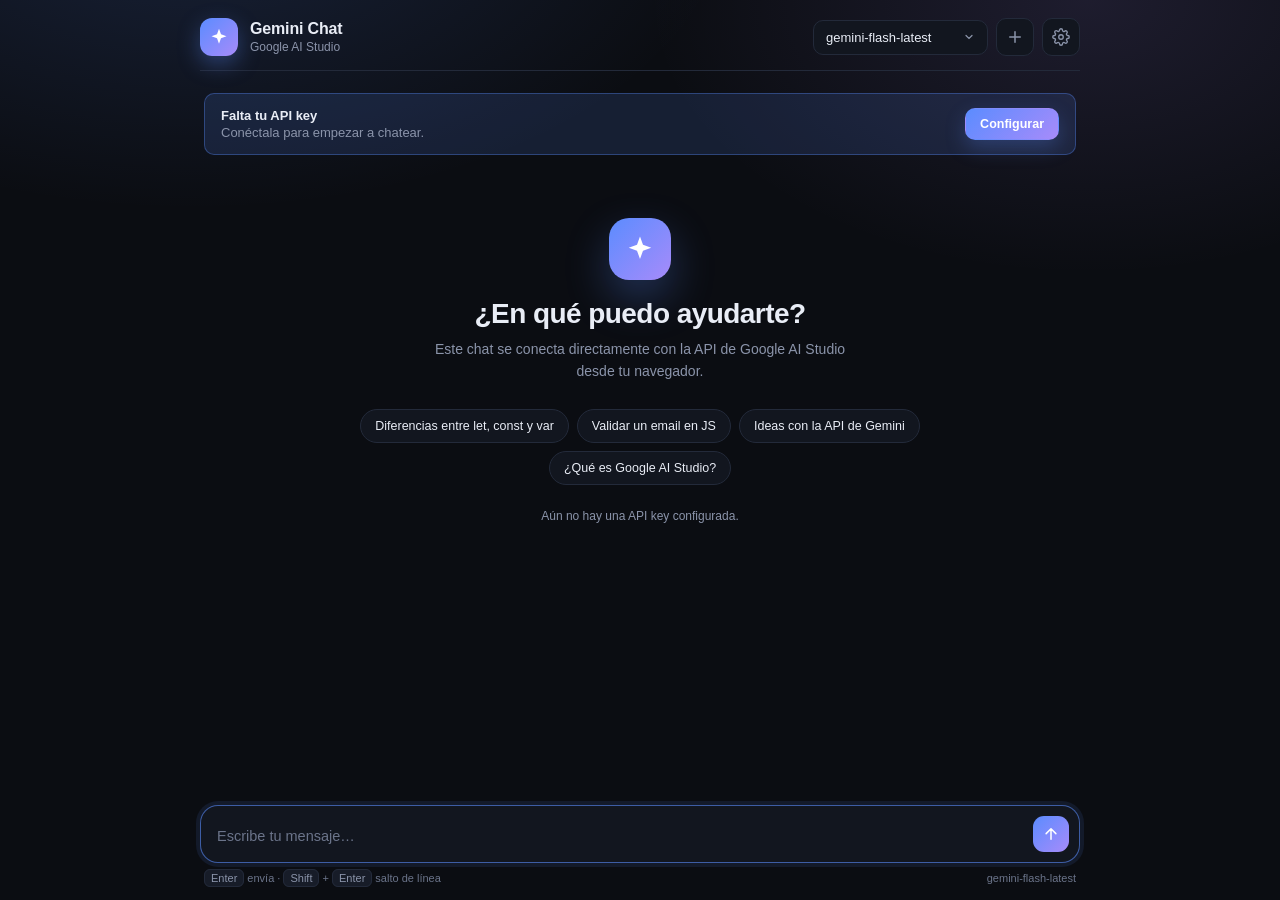
==== index.html @ 211dc795 "Chat con la API de Gemini (Google AI Studio) en HTML, CSS y JS - Interfaz de chat con streaming SSE," ====
<!DOCTYPE html>
<html lang="es">
<head>
  <meta charset="UTF-8" />
  <meta name="viewport" content="width=device-width, initial-scale=1.0" />
  <title>Gemini Chat · Google AI Studio</title>
  <meta name="description" content="Chat sencillo en HTML, CSS y JS conectado a la API de Google AI Studio." />
  <link rel="icon" href="data:image/svg+xml,%3Csvg xmlns='http://www.w3.org/2000/svg' viewBox='0 0 100 100'%3E%3Cdefs%3E%3ClinearGradient id='g' x1='0' y1='0' x2='1' y2='1'%3E%3Cstop offset='0' stop-color='%235b8cff'/%3E%3Cstop offset='1' stop-color='%23a78bfa'/%3E%3C/linearGradient%3E%3C/defs%3E%3Crect width='100' height='100' rx='24' fill='%230b0d12'/%3E%3Cpath d='M50 18l7 18 18 7-18 7-7 18-7-18-18-7 18-7z' fill='url(%23g)'/%3E%3C/svg%3E" />
  <link rel="stylesheet" href="styles.css" />
</head>
<body>
  <div class="app">
    <header class="topbar">
      <div class="brand">
        <span class="brand__logo" aria-hidden="true">
          <svg viewBox="0 0 24 24" width="20" height="20" fill="none">
            <path d="M12 2l2.4 6.6L21 11l-6.6 2.4L12 20l-2.4-6.6L3 11l6.6-2.4L12 2z" fill="currentColor" />
          </svg>
        </span>
        <div class="brand__text">
          <h1>Gemini Chat</h1>
          <p>Google AI Studio</p>
        </div>
      </div>

      <div class="topbar__actions">
        <select id="modelSelect" class="select" aria-label="Modelo de Gemini" title="Modelo"></select>

        <button id="newChatBtn" class="icon-btn" type="button" title="Nueva conversación" aria-label="Nueva conversación">
          <svg viewBox="0 0 24 24" width="18" height="18" fill="none" stroke="currentColor" stroke-width="2" stroke-linecap="round">
            <path d="M12 5v14M5 12h14" />
          </svg>
        </button>

        <button id="settingsBtn" class="icon-btn" type="button" title="Configuración" aria-label="Configuración">
          <svg viewBox="0 0 24 24" width="18" height="18" fill="none" stroke="currentColor" stroke-width="1.8" stroke-linecap="round" stroke-linejoin="round">
            <circle cx="12" cy="12" r="3" />
            <path d="M19.4 15a1.7 1.7 0 0 0 .34 1.87l.06.06a2 2 0 1 1-2.83 2.83l-.06-.06a1.7 1.7 0 0 0-1.87-.34 1.7 1.7 0 0 0-1 1.55V21a2 2 0 1 1-4 0v-.09a1.7 1.7 0 0 0-1.11-1.55 1.7 1.7 0 0 0-1.87.34l-.06.06a2 2 0 1 1-2.83-2.83l.06-.06a1.7 1.7 0 0 0 .34-1.87 1.7 1.7 0 0 0-1.55-1H3a2 2 0 1 1 0-4h.09a1.7 1.7 0 0 0 1.55-1.11 1.7 1.7 0 0 0-.34-1.87l-.06-.06a2 2 0 1 1 2.83-2.83l.06.06a1.7 1.7 0 0 0 1.87.34H9a1.7 1.7 0 0 0 1-1.55V3a2 2 0 1 1 4 0v.09a1.7 1.7 0 0 0 1 1.55 1.7 1.7 0 0 0 1.87-.34l.06-.06a2 2 0 1 1 2.83 2.83l-.06.06a1.7 1.7 0 0 0-.34 1.87V9a1.7 1.7 0 0 0 1.55 1H21a2 2 0 1 1 0 4h-.09a1.7 1.7 0 0 0-1.51 1z" />
          </svg>
        </button>
      </div>
    </header>

    <main id="chat" class="chat">
      <div id="keyBanner" class="banner" hidden>
        <div class="banner__text">
          <strong>Falta tu API key</strong>
          <span>Conéctala para empezar a chatear.</span>
        </div>
        <button class="btn btn--primary btn--sm" type="button" data-open-settings>Configurar</button>
      </div>

      <section id="emptyState" class="empty">
        <div class="empty__logo" aria-hidden="true">
          <svg viewBox="0 0 24 24" width="30" height="30" fill="none">
            <path d="M12 2l2.4 6.6L21 11l-6.6 2.4L12 20l-2.4-6.6L3 11l6.6-2.4L12 2z" fill="currentColor" />
          </svg>
        </div>
        <h2>¿En qué puedo ayudarte?</h2>
        <p>Este chat se conecta directamente con la API de Google AI Studio desde tu navegador.</p>

        <div class="chips">
          <button class="chip" type="button" data-prompt="Explícame las diferencias entre let, const y var en JavaScript con ejemplos.">Diferencias entre let, const y var</button>
          <button class="chip" type="button" data-prompt="Escribe una función en JavaScript que valide un correo electrónico y explica cómo funciona.">Validar un email en JS</button>
          <button class="chip" type="button" data-prompt="Dame 5 ideas de proyectos pequeños que pueda construir con la API de Gemini.">Ideas con la API de Gemini</button>
          <button class="chip" type="button" data-prompt="Resume en 3 puntos qué es la API de Google AI Studio y para qué sirve.">¿Qué es Google AI Studio?</button>
        </div>

        <p id="emptyKeyHint" class="empty__hint">Aún no hay una API key configurada.</p>
      </section>

      <div id="messages" class="messages"></div>
    </main>

    <footer class="composer-wrap">
      <form id="composer" class="composer">
        <textarea id="input" rows="1" placeholder="Escribe tu mensaje…" aria-label="Mensaje"></textarea>

        <div class="composer__actions">
          <button id="stopBtn" class="send-btn send-btn--stop" type="button" title="Detener" aria-label="Detener" hidden>
            <svg viewBox="0 0 24 24" width="16" height="16" fill="currentColor">
              <rect x="7" y="7" width="10" height="10" rx="2" />
            </svg>
          </button>

          <button id="sendBtn" class="send-btn" type="submit" title="Enviar" aria-label="Enviar">
            <svg viewBox="0 0 24 24" width="18" height="18" fill="none" stroke="currentColor" stroke-width="2" stroke-linecap="round" stroke-linejoin="round">
              <path d="M12 19V5M5.5 11.5L12 5l6.5 6.5" />
            </svg>
          </button>
        </div>
      </form>

      <p class="hint">
        <span><kbd>Enter</kbd> envía · <kbd>Shift</kbd> + <kbd>Enter</kbd> salto de línea</span>
        <span id="modelHint" class="hint__model"></span>
      </p>
    </footer>
  </div>

  <dialog id="settingsDialog" class="dialog">
    <form id="settingsForm" class="dialog__form" novalidate>
      <header class="dialog__head">
        <h2>Configuración</h2>
        <button type="button" class="icon-btn" id="closeSettingsBtn" aria-label="Cerrar">✕</button>
      </header>

      <label class="field">
        <span class="field__label">API key de Google AI Studio</span>
        <input id="apiKeyInput" class="input" type="password" placeholder="AIza…" autocomplete="off" spellcheck="false" />
        <span class="field__hint">
          Se guarda solo en este navegador. Consíguela en
          <a href="https://aistudio.google.com/apikey" target="_blank" rel="noopener noreferrer">aistudio.google.com/apikey ↗</a>
        </span>
      </label>

      <label class="field">
        <span class="field__label">Temperatura <span id="tempValue" class="field__value">0.7</span></span>
        <input id="tempInput" class="range" type="range" min="0" max="2" step="0.1" value="0.7" />
        <span class="field__hint">Más bajo = respuestas más precisas. Más alto = más creativas.</span>
      </label>

      <div class="dialog__actions">
        <button type="button" id="detectModelsBtn" class="btn btn--ghost">↻ Actualizar modelos</button>
        <button type="submit" class="btn btn--primary">Guardar</button>
      </div>

      <p id="settingsStatus" class="status" role="status"></p>
      <p class="dialog__note">
        Esta demo llama a la API desde el navegador. No publiques tu clave ni la subas a un repositorio.
      </p>
    </form>
  </dialog>

  <script src="app.js"></script>
</body>
</html>
---- styles.css ----
/* ============================================================
   Gemini Chat · estilos
   ============================================================ */

:root {
  --bg: #0b0d12;
  --bg-soft: #10131b;
  --panel: #12161f;
  --panel-2: #171c28;
  --border: #232a3a;
  --border-strong: #2f394d;
  --text: #e9edf6;
  --muted: #8b94aa;
  --accent: #5b8cff;
  --accent-2: #a78bfa;
  --accent-soft: rgba(91, 140, 255, 0.14);
  --danger: #ff6b6b;
  --danger-soft: rgba(255, 107, 107, 0.12);
  --radius: 16px;
  --radius-sm: 10px;
  --shadow: 0 24px 60px rgba(0, 0, 0, 0.45);
  --font: "Inter", "SF Pro Display", -apple-system, BlinkMacSystemFont, "Segoe UI", Roboto, sans-serif;
  --mono: "SF Mono", ui-monospace, SFMono-Regular, Menlo, Consolas, monospace;
}

* {
  box-sizing: border-box;
}

/* El atributo hidden debe ganar a cualquier display de las clases. */
[hidden] {
  display: none !important;
}

html,
body {
  height: 100%;
}

body {
  margin: 0;
  font-family: var(--font);
  color: var(--text);
  background:
    radial-gradient(900px 500px at 15% -10%, rgba(91, 140, 255, 0.16), transparent 60%),
    radial-gradient(800px 500px at 85% 0%, rgba(167, 139, 250, 0.12), transparent 55%),
    var(--bg);
  -webkit-font-smoothing: antialiased;
}

button,
input,
select,
textarea {
  font: inherit;
  color: inherit;
}

button {
  cursor: pointer;
}

a {
  color: var(--accent);
}

kbd {
  font-family: var(--font);
  font-size: 11px;
  padding: 2px 6px;
  border-radius: 6px;
  border: 1px solid var(--border);
  background: var(--panel-2);
  color: var(--muted);
}

/* ---------- Layout ---------- */

.app {
  display: grid;
  grid-template-rows: auto 1fr auto;
  height: 100dvh;
  max-width: 920px;
  margin: 0 auto;
  padding: 0 20px;
}

/* ---------- Topbar ---------- */

.topbar {
  display: flex;
  align-items: center;
  justify-content: space-between;
  gap: 16px;
  padding: 18px 0 14px;
  border-bottom: 1px solid var(--border);
}

.brand {
  display: flex;
  align-items: center;
  gap: 12px;
  min-width: 0;
}

.brand__logo {
  display: grid;
  place-items: center;
  width: 38px;
  height: 38px;
  flex: none;
  border-radius: 12px;
  color: #fff;
  background: linear-gradient(135deg, var(--accent), var(--accent-2));
  box-shadow: 0 8px 22px rgba(91, 140, 255, 0.35);
}

.brand__text {
  min-width: 0;
}

.brand__text h1 {
  margin: 0;
  font-size: 16px;
  font-weight: 650;
  letter-spacing: -0.01em;
}

.brand__text p {
  margin: 2px 0 0;
  font-size: 12px;
  color: var(--muted);
}

.topbar__actions {
  display: flex;
  align-items: center;
  gap: 8px;
}

.select {
  appearance: none;
  max-width: 220px;
  padding: 9px 34px 9px 12px;
  border-radius: var(--radius-sm);
  border: 1px solid var(--border);
  background: var(--panel)
    url("data:image/svg+xml,%3Csvg xmlns='http://www.w3.org/2000/svg' width='12' height='12' viewBox='0 0 24 24' fill='none' stroke='%238b94aa' stroke-width='2.4' stroke-linecap='round'%3E%3Cpath d='M6 9l6 6 6-6'/%3E%3C/svg%3E")
    no-repeat right 12px center;
  font-size: 13px;
  text-overflow: ellipsis;
  transition: border-color 0.15s, background-color 0.15s;
}

.select:hover,
.select:focus {
  border-color: var(--border-strong);
  outline: none;
}

.icon-btn {
  display: grid;
  place-items: center;
  width: 38px;
  height: 38px;
  flex: none;
  border-radius: var(--radius-sm);
  border: 1px solid var(--border);
  background: var(--panel);
  color: var(--muted);
  font-size: 14px;
  transition: color 0.15s, border-color 0.15s, background-color 0.15s;
}

.icon-btn:hover {
  color: var(--text);
  border-color: var(--border-strong);
  background: var(--panel-2);
}

/* ---------- Chat ---------- */

.chat {
  overflow-y: auto;
  overscroll-behavior: contain;
  padding: 22px 4px 8px;
  scrollbar-width: thin;
  scrollbar-color: #2a3244 transparent;
}

.chat::-webkit-scrollbar {
  width: 8px;
}

.chat::-webkit-scrollbar-thumb {
  background: #2a3244;
  border-radius: 99px;
}

.banner {
  display: flex;
  align-items: center;
  justify-content: space-between;
  gap: 16px;
  margin-bottom: 20px;
  padding: 14px 16px;
  border-radius: var(--radius-sm);
  border: 1px solid rgba(91, 140, 255, 0.35);
  background: var(--accent-soft);
}

.banner__text {
  display: flex;
  flex-direction: column;
  gap: 2px;
  font-size: 13px;
}

.banner__text strong {
  font-weight: 600;
}

.banner__text span {
  color: var(--muted);
}

/* ---------- Empty state ---------- */

.empty {
  max-width: 620px;
  margin: 7vh auto 0;
  text-align: center;
  animation: fade-up 0.35s ease both;
}

.empty[hidden] {
  display: none;
}

.empty__logo {
  display: grid;
  place-items: center;
  width: 62px;
  height: 62px;
  margin: 0 auto 18px;
  border-radius: 20px;
  color: #fff;
  background: linear-gradient(135deg, var(--accent), var(--accent-2));
  box-shadow: 0 18px 44px rgba(91, 140, 255, 0.3);
}

.empty h2 {
  margin: 0 0 8px;
  font-size: clamp(22px, 3vw, 28px);
  font-weight: 650;
  letter-spacing: -0.02em;
}

.empty > p {
  margin: 0 auto;
  max-width: 440px;
  font-size: 14px;
  line-height: 1.6;
  color: var(--muted);
}

.chips {
  display: flex;
  flex-wrap: wrap;
  justify-content: center;
  gap: 8px;
  margin-top: 26px;
}

.chip {
  padding: 9px 14px;
  border-radius: 99px;
  border: 1px solid var(--border);
  background: var(--panel);
  color: var(--text);
  font-size: 12.5px;
  transition: border-color 0.15s, background-color 0.15s, transform 0.15s;
}

.chip:hover {
  border-color: var(--border-strong);
  background: var(--panel-2);
  transform: translateY(-1px);
}

.empty__hint {
  margin-top: 22px !important;
  font-size: 12px !important;
  color: var(--muted);
}

.empty__hint.is-ok {
  color: #6ee7b7;
}

/* ---------- Mensajes ---------- */

.messages {
  display: flex;
  flex-direction: column;
  gap: 26px;
  padding-bottom: 12px;
}

.msg {
  display: flex;
  flex-direction: column;
  gap: 8px;
  animation: fade-up 0.25s ease both;
}

.msg--user {
  align-items: flex-end;
}

.msg--model {
  align-items: flex-start;
}

.msg__meta {
  display: flex;
  align-items: center;
  gap: 8px;
  padding: 0 4px;
  font-size: 11.5px;
  color: var(--muted);
}

.msg__avatar {
  display: grid;
  place-items: center;
  width: 22px;
  height: 22px;
  border-radius: 7px;
  color: #fff;
  background: linear-gradient(135deg, var(--accent), var(--accent-2));
}

.msg__name {
  font-weight: 600;
  color: #b9c1d4;
}

.msg__copy {
  margin-left: 6px;
  padding: 3px 8px;
  border-radius: 6px;
  border: 1px solid transparent;
  background: transparent;
  color: var(--muted);
  font-size: 11px;
  opacity: 0;
  transition: opacity 0.15s, color 0.15s, border-color 0.15s;
}

.msg:hover .msg__copy,
.msg__copy:focus-visible {
  opacity: 1;
}

.msg__copy:hover {
  color: var(--text);
  border-color: var(--border);
}

.msg__bubble {
  max-width: min(720px, 92%);
  padding: 13px 17px;
  border-radius: var(--radius);
  font-size: 14.5px;
  line-height: 1.65;
  overflow-wrap: anywhere;
}

.msg--user .msg__bubble {
  border-bottom-right-radius: 6px;
  background: linear-gradient(135deg, #3d6bef, #6b5ce7);
  color: #fff;
  box-shadow: 0 10px 26px rgba(61, 107, 239, 0.25);
}

.msg--model .msg__bubble {
  border: 1px solid var(--border);
  border-bottom-left-radius: 6px;
  background: var(--panel);
}

.msg--error .msg__bubble {
  border: 1px solid rgba(255, 107, 107, 0.35);
  background: var(--danger-soft);
  color: #ffb3b3;
}

.msg__body {
  white-space: normal;
}

.msg__body > *:first-child {
  margin-top: 0;
}

.msg__body > *:last-child {
  margin-bottom: 0;
}

.msg__body p {
  margin: 0 0 12px;
}

.msg__body h3,
.msg__body h2,
.msg__body h1 {
  margin: 18px 0 8px;
  font-size: 15.5px;
  font-weight: 650;
  line-height: 1.35;
}

.msg__body ul,
.msg__body ol {
  margin: 0 0 12px;
  padding-left: 22px;
}

.msg__body li {
  margin-bottom: 5px;
}

.msg__body code {
  padding: 2px 5px;
  border-radius: 5px;
  background: rgba(255, 255, 255, 0.08);
  font-family: var(--mono);
  font-size: 12.6px;
}

.msg__body pre {
  margin: 12px 0;
  padding: 13px 15px;
  border-radius: var(--radius-sm);
  border: 1px solid var(--border);
  background: #0a0c11;
  overflow-x: auto;
}

.msg__body pre code {
  padding: 0;
  background: none;
  font-size: 12.6px;
  line-height: 1.6;
  white-space: pre;
}

.msg__body a {
  text-underline-offset: 2px;
}

.msg--user .msg__body code {
  background: rgba(0, 0, 0, 0.22);
}

.retry-btn {
  margin-top: 10px;
  padding: 6px 12px;
  border-radius: 8px;
  border: 1px solid rgba(255, 107, 107, 0.4);
  background: transparent;
  color: #ffb3b3;
  font-size: 12.5px;
}

.retry-btn:hover {
  background: rgba(255, 107, 107, 0.14);
}

.msg__switched {
  margin: 10px 0 0;
  padding-top: 9px;
  border-top: 1px solid var(--border);
  font-size: 11.5px;
  color: var(--muted);
}

.typing {
  display: inline-flex;
  gap: 5px;
  padding: 4px 2px;
}

.typing i {
  width: 6px;
  height: 6px;
  border-radius: 50%;
  background: var(--muted);
  animation: blink 1.2s infinite ease-in-out;
}

.typing i:nth-child(2) {
  animation-delay: 0.15s;
}

.typing i:nth-child(3) {
  animation-delay: 0.3s;
}

/* ---------- Composer ---------- */

.composer-wrap {
  padding: 10px 0 16px;
}

.composer {
  display: flex;
  align-items: flex-end;
  gap: 10px;
  padding: 10px 10px 10px 16px;
  border-radius: 18px;
  border: 1px solid var(--border);
  background: var(--panel);
  transition: border-color 0.15s, box-shadow 0.15s;
}

.composer:focus-within {
  border-color: rgba(91, 140, 255, 0.6);
  box-shadow: 0 0 0 4px rgba(91, 140, 255, 0.1);
}

.composer textarea {
  flex: 1;
  max-height: 200px;
  min-height: 24px;
  padding: 5px 0;
  border: none;
  outline: none;
  background: transparent;
  resize: none;
  font-size: 14.5px;
  line-height: 1.55;
}

.composer textarea::placeholder {
  color: #6b748a;
}

.composer__actions {
  display: flex;
  gap: 8px;
}

.send-btn {
  display: grid;
  place-items: center;
  width: 36px;
  height: 36px;
  flex: none;
  border-radius: 11px;
  border: none;
  color: #fff;
  background: linear-gradient(135deg, var(--accent), var(--accent-2));
  transition: opacity 0.15s, transform 0.15s;
}

.send-btn:hover:not(:disabled) {
  transform: translateY(-1px);
}

.send-btn:disabled {
  opacity: 0.45;
  cursor: not-allowed;
}

.send-btn--stop {
  background: var(--panel-2);
  border: 1px solid var(--border-strong);
  color: var(--danger);
}

.hint {
  display: flex;
  justify-content: space-between;
  gap: 12px;
  margin: 9px 4px 0;
  font-size: 11px;
  color: #6b748a;
}

.hint__model {
  overflow: hidden;
  text-overflow: ellipsis;
  white-space: nowrap;
}

/* ---------- Dialog ---------- */

.dialog {
  width: min(460px, calc(100vw - 32px));
  padding: 0;
  border: 1px solid var(--border);
  border-radius: 20px;
  background: var(--panel);
  color: var(--text);
  box-shadow: var(--shadow);
}

.dialog::backdrop {
  background: rgba(4, 6, 10, 0.7);
  backdrop-filter: blur(4px);
}

.dialog__form {
  display: flex;
  flex-direction: column;
  gap: 18px;
  padding: 22px;
}

.dialog__head {
  display: flex;
  align-items: center;
  justify-content: space-between;
}

.dialog__head h2 {
  margin: 0;
  font-size: 16px;
  font-weight: 650;
}

.dialog__head .icon-btn {
  width: 32px;
  height: 32px;
  border-color: transparent;
  background: transparent;
}

.field {
  display: flex;
  flex-direction: column;
  gap: 8px;
}

.field__label {
  display: flex;
  align-items: center;
  justify-content: space-between;
  font-size: 12.5px;
  font-weight: 600;
  color: #c3cadb;
}

.field__value {
  font-family: var(--mono);
  font-weight: 500;
  color: var(--accent);
}

.field__hint {
  font-size: 11.5px;
  line-height: 1.5;
  color: var(--muted);
}

.input {
  width: 100%;
  padding: 11px 13px;
  border-radius: var(--radius-sm);
  border: 1px solid var(--border);
  background: var(--bg-soft);
  font-size: 13.5px;
  outline: none;
  transition: border-color 0.15s, box-shadow 0.15s;
}

.input:focus {
  border-color: rgba(91, 140, 255, 0.6);
  box-shadow: 0 0 0 3px rgba(91, 140, 255, 0.12);
}

.range {
  width: 100%;
  accent-color: var(--accent);
}

.dialog__actions {
  display: flex;
  justify-content: space-between;
  gap: 10px;
}

.dialog__note {
  margin: 0;
  font-size: 11px;
  line-height: 1.55;
  color: #6b748a;
}

.status {
  min-height: 14px;
  margin: -6px 0 0;
  font-size: 12px;
  color: var(--muted);
}

.status.is-error {
  color: #ff9b9b;
}

.status.is-ok {
  color: #6ee7b7;
}

.btn {
  padding: 10px 16px;
  border-radius: var(--radius-sm);
  border: 1px solid transparent;
  font-size: 13px;
  font-weight: 550;
  transition: transform 0.15s, background-color 0.15s, border-color 0.15s;
}

.btn:active {
  transform: scale(0.98);
}

.btn--primary {
  color: #fff;
  background: linear-gradient(135deg, var(--accent), var(--accent-2));
  box-shadow: 0 8px 20px rgba(91, 140, 255, 0.25);
}

.btn--ghost {
  border-color: var(--border);
  background: var(--panel-2);
  color: var(--text);
}

.btn--ghost:hover {
  border-color: var(--border-strong);
}

.btn--sm {
  padding: 8px 14px;
  font-size: 12.5px;
}

/* ---------- Animaciones ---------- */

@keyframes fade-up {
  from {
    opacity: 0;
    transform: translateY(6px);
  }
  to {
    opacity: 1;
    transform: none;
  }
}

@keyframes blink {
  0%,
  80%,
  100% {
    opacity: 0.25;
    transform: translateY(0);
  }
  40% {
    opacity: 1;
    transform: translateY(-2px);
  }
}

/* ---------- Responsive ---------- */

@media (max-width: 640px) {
  .app {
    padding: 0 12px;
  }

  .brand__text p {
    display: none;
  }

  .select {
    max-width: 140px;
    font-size: 12px;
  }

  .empty {
    margin-top: 4vh;
  }

  .empty > p {
    font-size: 13px;
  }

  .chip {
    font-size: 12px;
  }

  .msg__bubble {
    max-width: 100%;
  }

  .hint__model,
  .hint span:first-child {
    display: none;
  }

  .hint {
    justify-content: center;
  }
}
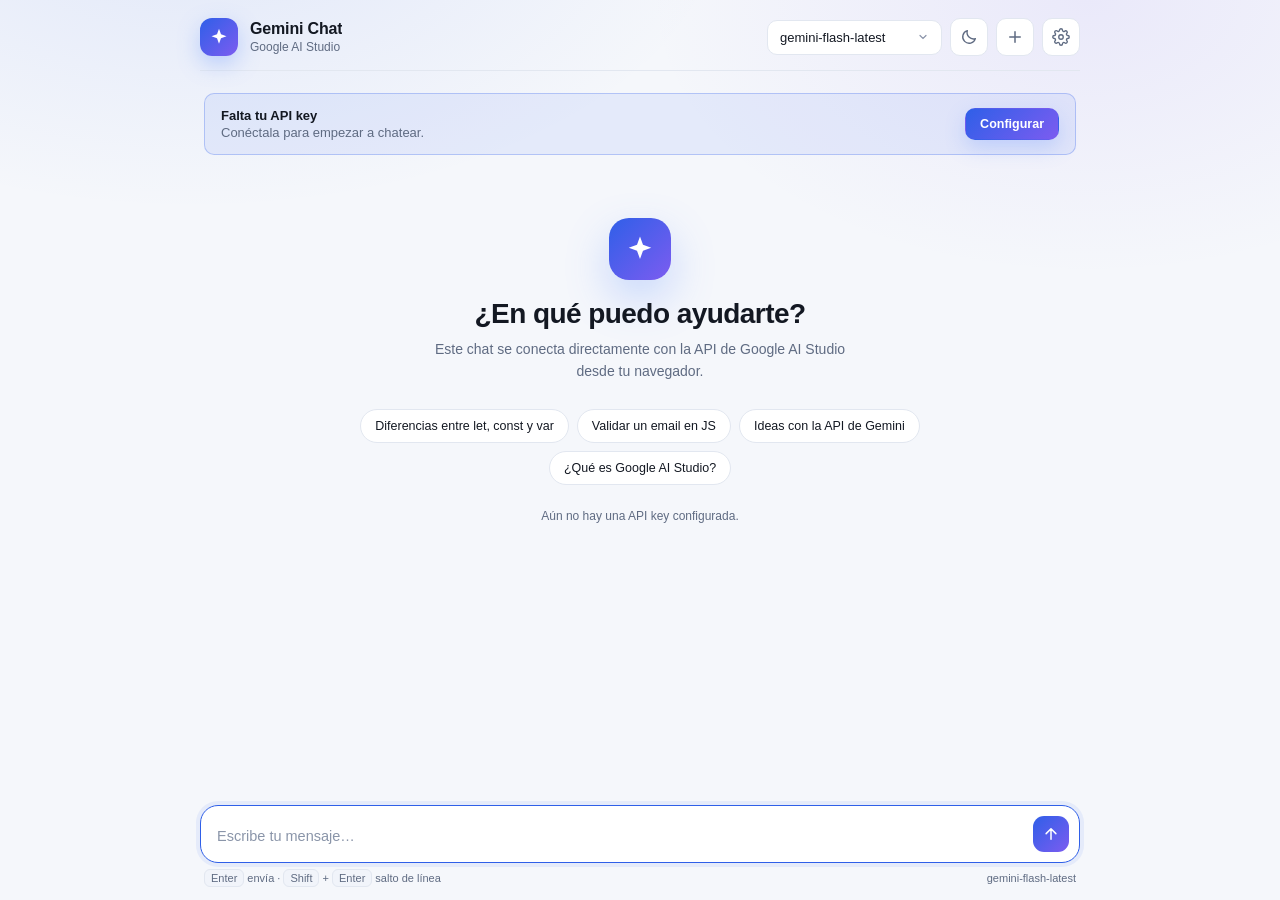
==== commit 90e5b8b3: "Default to a light theme with an optional dark mode toggle - Light palette as the default in :root; " ====
--- a/index.html
+++ b/index.html
@@ -5,8 +5,21 @@
   <meta name="viewport" content="width=device-width, initial-scale=1.0" />
   <title>Gemini Chat · Google AI Studio</title>
   <meta name="description" content="Chat sencillo en HTML, CSS y JS conectado a la API de Google AI Studio." />
+  <meta name="theme-color" content="#f5f7fb" id="themeColor" />
+  <script>
+    // Aplica el tema guardado antes de pintar para evitar un destello de color.
+    (function () {
+      try {
+        if (localStorage.getItem("geminichat.theme") === "dark") {
+          document.documentElement.setAttribute("data-theme", "dark");
+        }
+      } catch (error) {
+        /* almacenamiento bloqueado: se queda el tema claro */
+      }
+    })();
+  </script>
   <link rel="icon" href="data:image/svg+xml,%3Csvg xmlns='http://www.w3.org/2000/svg' viewBox='0 0 100 100'%3E%3Cdefs%3E%3ClinearGradient id='g' x1='0' y1='0' x2='1' y2='1'%3E%3Cstop offset='0' stop-color='%235b8cff'/%3E%3Cstop offset='1' stop-color='%23a78bfa'/%3E%3C/linearGradient%3E%3C/defs%3E%3Crect width='100' height='100' rx='24' fill='%230b0d12'/%3E%3Cpath d='M50 18l7 18 18 7-18 7-7 18-7-18-18-7 18-7z' fill='url(%23g)'/%3E%3C/svg%3E" />
-  <link rel="stylesheet" href="styles.css" />
+  <link rel="stylesheet" href="styles.css?v=2" />
 </head>
 <body>
   <div class="app">
@@ -25,6 +38,16 @@
 
       <div class="topbar__actions">
         <select id="modelSelect" class="select" aria-label="Modelo de Gemini" title="Modelo"></select>
+
+        <button id="themeBtn" class="icon-btn theme-toggle" type="button" title="Cambiar a tema oscuro" aria-label="Cambiar a tema oscuro" aria-pressed="false">
+          <svg class="theme-toggle__moon" viewBox="0 0 24 24" width="18" height="18" fill="none" stroke="currentColor" stroke-width="1.8" stroke-linecap="round" stroke-linejoin="round" aria-hidden="true">
+            <path d="M20.5 14.2A8.6 8.6 0 0 1 9.8 3.5a8.6 8.6 0 1 0 10.7 10.7z" />
+          </svg>
+          <svg class="theme-toggle__sun" viewBox="0 0 24 24" width="18" height="18" fill="none" stroke="currentColor" stroke-width="1.8" stroke-linecap="round" aria-hidden="true">
+            <circle cx="12" cy="12" r="4" />
+            <path d="M12 2v2M12 20v2M4.9 4.9l1.4 1.4M17.7 17.7l1.4 1.4M2 12h2M20 12h2M4.9 19.1l1.4-1.4M17.7 6.3l1.4-1.4" />
+          </svg>
+        </button>
 
         <button id="newChatBtn" class="icon-btn" type="button" title="Nueva conversación" aria-label="Nueva conversación">
           <svg viewBox="0 0 24 24" width="18" height="18" fill="none" stroke="currentColor" stroke-width="2" stroke-linecap="round">
@@ -132,6 +155,6 @@
     </form>
   </dialog>
 
-  <script src="app.js"></script>
+  <script src="app.js?v=2"></script>
 </body>
 </html>
--- a/styles.css
+++ b/styles.css
@@ -3,6 +3,46 @@
    ============================================================ */
 
 :root {
+  /* Tema claro (por defecto). El oscuro se activa con [data-theme="dark"]. */
+  color-scheme: light;
+
+  --bg: #f5f7fb;
+  --bg-soft: #eef1f8;
+  --panel: #ffffff;
+  --panel-2: #f1f4fa;
+  --border: #e2e7f0;
+  --border-strong: #c9d2e3;
+  --text: #131822;
+  --muted: #5f6b82;
+  --name: #39435a;
+  --accent: #2f5fe8;
+  --accent-2: #7c5cf0;
+  --accent-soft: rgba(47, 95, 232, 0.08);
+  --accent-border: rgba(47, 95, 232, 0.28);
+  --danger: #d92d20;
+  --danger-text: #b42318;
+  --danger-soft: rgba(217, 45, 32, 0.08);
+  --danger-border: rgba(217, 45, 32, 0.32);
+  --ok: #067647;
+  --glow-1: rgba(47, 95, 232, 0.1);
+  --glow-2: rgba(124, 92, 240, 0.09);
+  --scroll: #c7d0e0;
+  --placeholder: #8a95a9;
+  --code-bg: rgba(15, 23, 42, 0.06);
+  --code-block-bg: #0f131c;
+  --code-block-text: #e7ecf6;
+  --code-block-border: #1b2334;
+  --backdrop: rgba(15, 23, 42, 0.3);
+  --radius: 16px;
+  --radius-sm: 10px;
+  --shadow: 0 24px 60px rgba(16, 24, 40, 0.14);
+  --font: "Inter", "SF Pro Display", -apple-system, BlinkMacSystemFont, "Segoe UI", Roboto, sans-serif;
+  --mono: "SF Mono", ui-monospace, SFMono-Regular, Menlo, Consolas, monospace;
+}
+
+:root[data-theme="dark"] {
+  color-scheme: dark;
+
   --bg: #0b0d12;
   --bg-soft: #10131b;
   --panel: #12161f;
@@ -11,16 +51,26 @@
   --border-strong: #2f394d;
   --text: #e9edf6;
   --muted: #8b94aa;
+  --name: #b9c1d4;
   --accent: #5b8cff;
   --accent-2: #a78bfa;
   --accent-soft: rgba(91, 140, 255, 0.14);
+  --accent-border: rgba(91, 140, 255, 0.35);
   --danger: #ff6b6b;
+  --danger-text: #ffb3b3;
   --danger-soft: rgba(255, 107, 107, 0.12);
-  --radius: 16px;
-  --radius-sm: 10px;
+  --danger-border: rgba(255, 107, 107, 0.4);
+  --ok: #6ee7b7;
+  --glow-1: rgba(91, 140, 255, 0.16);
+  --glow-2: rgba(167, 139, 250, 0.12);
+  --scroll: #2a3244;
+  --placeholder: #6b748a;
+  --code-bg: rgba(255, 255, 255, 0.08);
+  --code-block-bg: #0a0c11;
+  --code-block-text: #e9edf6;
+  --code-block-border: #232a3a;
+  --backdrop: rgba(4, 6, 10, 0.7);
   --shadow: 0 24px 60px rgba(0, 0, 0, 0.45);
-  --font: "Inter", "SF Pro Display", -apple-system, BlinkMacSystemFont, "Segoe UI", Roboto, sans-serif;
-  --mono: "SF Mono", ui-monospace, SFMono-Regular, Menlo, Consolas, monospace;
 }
 
 * {
@@ -42,8 +92,8 @@
   font-family: var(--font);
   color: var(--text);
   background:
-    radial-gradient(900px 500px at 15% -10%, rgba(91, 140, 255, 0.16), transparent 60%),
-    radial-gradient(800px 500px at 85% 0%, rgba(167, 139, 250, 0.12), transparent 55%),
+    radial-gradient(900px 500px at 15% -10%, var(--glow-1), transparent 60%),
+    radial-gradient(800px 500px at 85% 0%, var(--glow-2), transparent 55%),
     var(--bg);
   -webkit-font-smoothing: antialiased;
 }
@@ -124,6 +174,9 @@
   font-size: 16px;
   font-weight: 650;
   letter-spacing: -0.01em;
+  white-space: nowrap;
+  overflow: hidden;
+  text-overflow: ellipsis;
 }
 
 .brand__text p {
@@ -136,10 +189,12 @@
   display: flex;
   align-items: center;
   gap: 8px;
+  min-width: 0;
 }
 
 .select {
   appearance: none;
+  min-width: 0;
   max-width: 220px;
   padding: 9px 34px 9px 12px;
   border-radius: var(--radius-sm);
@@ -178,6 +233,19 @@
   background: var(--panel-2);
 }
 
+/* Botón de tema: muestra la luna en claro y el sol en oscuro. */
+.theme-toggle__sun {
+  display: none;
+}
+
+:root[data-theme="dark"] .theme-toggle__sun {
+  display: block;
+}
+
+:root[data-theme="dark"] .theme-toggle__moon {
+  display: none;
+}
+
 /* ---------- Chat ---------- */
 
 .chat {
@@ -185,7 +253,7 @@
   overscroll-behavior: contain;
   padding: 22px 4px 8px;
   scrollbar-width: thin;
-  scrollbar-color: #2a3244 transparent;
+  scrollbar-color: var(--scroll) transparent;
 }
 
 .chat::-webkit-scrollbar {
@@ -193,7 +261,7 @@
 }
 
 .chat::-webkit-scrollbar-thumb {
-  background: #2a3244;
+  background: var(--scroll);
   border-radius: 99px;
 }
 
@@ -205,7 +273,7 @@
   margin-bottom: 20px;
   padding: 14px 16px;
   border-radius: var(--radius-sm);
-  border: 1px solid rgba(91, 140, 255, 0.35);
+  border: 1px solid var(--accent-border);
   background: var(--accent-soft);
 }
 
@@ -295,7 +363,7 @@
 }
 
 .empty__hint.is-ok {
-  color: #6ee7b7;
+  color: var(--ok);
 }
 
 /* ---------- Mensajes ---------- */
@@ -343,7 +411,7 @@
 
 .msg__name {
   font-weight: 600;
-  color: #b9c1d4;
+  color: var(--name);
 }
 
 .msg__copy {
@@ -391,9 +459,9 @@
 }
 
 .msg--error .msg__bubble {
-  border: 1px solid rgba(255, 107, 107, 0.35);
+  border: 1px solid var(--danger-border);
   background: var(--danger-soft);
-  color: #ffb3b3;
+  color: var(--danger-text);
 }
 
 .msg__body {
@@ -434,7 +502,7 @@
 .msg__body code {
   padding: 2px 5px;
   border-radius: 5px;
-  background: rgba(255, 255, 255, 0.08);
+  background: var(--code-bg);
   font-family: var(--mono);
   font-size: 12.6px;
 }
@@ -443,8 +511,9 @@
   margin: 12px 0;
   padding: 13px 15px;
   border-radius: var(--radius-sm);
-  border: 1px solid var(--border);
-  background: #0a0c11;
+  border: 1px solid var(--code-block-border);
+  background: var(--code-block-bg);
+  color: var(--code-block-text);
   overflow-x: auto;
 }
 
@@ -468,14 +537,14 @@
   margin-top: 10px;
   padding: 6px 12px;
   border-radius: 8px;
-  border: 1px solid rgba(255, 107, 107, 0.4);
+  border: 1px solid var(--danger-border);
   background: transparent;
-  color: #ffb3b3;
+  color: var(--danger-text);
   font-size: 12.5px;
 }
 
 .retry-btn:hover {
-  background: rgba(255, 107, 107, 0.14);
+  background: var(--danger-soft);
 }
 
 .msg__switched {
@@ -526,8 +595,8 @@
 }
 
 .composer:focus-within {
-  border-color: rgba(91, 140, 255, 0.6);
-  box-shadow: 0 0 0 4px rgba(91, 140, 255, 0.1);
+  border-color: var(--accent);
+  box-shadow: 0 0 0 4px var(--accent-soft);
 }
 
 .composer textarea {
@@ -544,7 +613,7 @@
 }
 
 .composer textarea::placeholder {
-  color: #6b748a;
+  color: var(--placeholder);
 }
 
 .composer__actions {
@@ -586,7 +655,7 @@
   gap: 12px;
   margin: 9px 4px 0;
   font-size: 11px;
-  color: #6b748a;
+  color: var(--muted);
 }
 
 .hint__model {
@@ -608,7 +677,7 @@
 }
 
 .dialog::backdrop {
-  background: rgba(4, 6, 10, 0.7);
+  background: var(--backdrop);
   backdrop-filter: blur(4px);
 }
 
@@ -650,7 +719,7 @@
   justify-content: space-between;
   font-size: 12.5px;
   font-weight: 600;
-  color: #c3cadb;
+  color: var(--text);
 }
 
 .field__value {
@@ -677,8 +746,8 @@
 }
 
 .input:focus {
-  border-color: rgba(91, 140, 255, 0.6);
-  box-shadow: 0 0 0 3px rgba(91, 140, 255, 0.12);
+  border-color: var(--accent);
+  box-shadow: 0 0 0 3px var(--accent-soft);
 }
 
 .range {
@@ -696,7 +765,7 @@
   margin: 0;
   font-size: 11px;
   line-height: 1.55;
-  color: #6b748a;
+  color: var(--muted);
 }
 
 .status {
@@ -707,11 +776,11 @@
 }
 
 .status.is-error {
-  color: #ff9b9b;
+  color: var(--danger-text);
 }
 
 .status.is-ok {
-  color: #6ee7b7;
+  color: var(--ok);
 }
 
 .btn {
@@ -781,13 +850,39 @@
     padding: 0 12px;
   }
 
+  .brand {
+    gap: 9px;
+  }
+
+  .brand__logo {
+    width: 34px;
+    height: 34px;
+    border-radius: 10px;
+  }
+
+  .brand__text h1 {
+    font-size: 15px;
+  }
+
   .brand__text p {
     display: none;
   }
 
+  .topbar__actions {
+    gap: 6px;
+  }
+
   .select {
-    max-width: 140px;
+    max-width: 118px;
     font-size: 12px;
+    padding-left: 10px;
+    padding-right: 28px;
+    background-position: right 9px center;
+  }
+
+  .icon-btn {
+    width: 34px;
+    height: 34px;
   }
 
   .empty {
